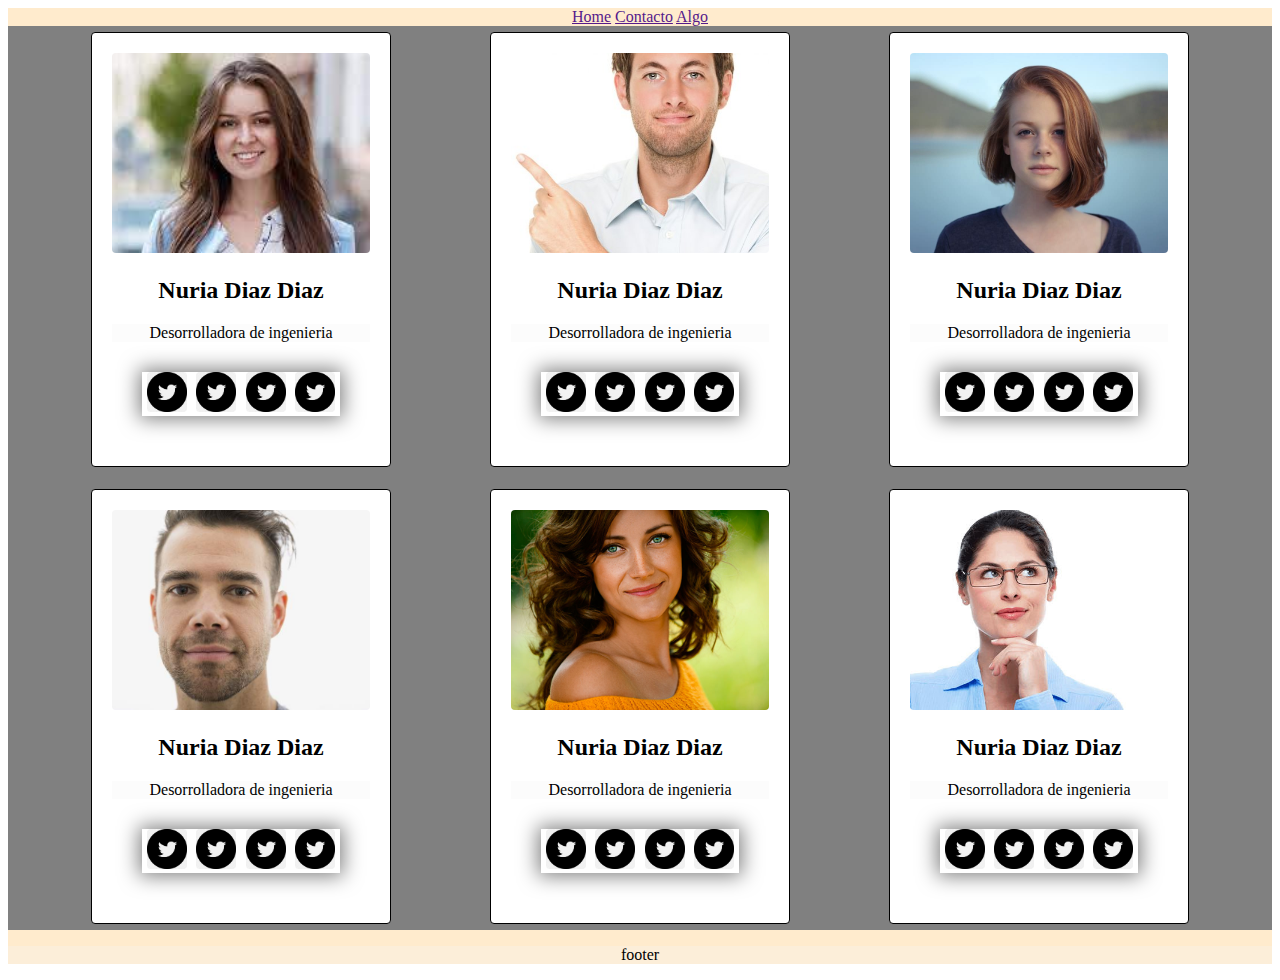
==== index.html @ 2fc36333 "first commit" ====
<!DOCTYPE html>
<html lang="en">
<head>
    <meta charset="UTF-8">
    <meta http-equiv="X-UA-Compatible" content="IE=edge">
    <meta name="viewport" content="width=device-width, initial-scale=1.0">
    <title>Document</title>
    <link rel="stylesheet" href="style.css">
    <header>

    </header>
</head>
<body>
    <div class="container">
        <nav>
            <a href="">Home</a>
            <a href="">Contacto</a>
            <a href="">Algo</a>
        </nav>
        <section class="box">
           
            <article class="content">
                <img src="img/descarga1.jpg" alt="Nuria">
                <h2>Nuria Diaz Diaz</h2>
                <p>Desorrolladora de ingenieria</p>
                <div  class="botones">
                    <a href="www.twiter.com">
                        <img src="img/twiter.png" alt=""> </a>
                    <a href="">
                            <img src="img/twiter.png" alt=""> </a>
                    <a href="">
                            <img src="img/twiter.png" alt=""> </a>
                    </a>
                    <a href="">
                        <img src="img/twiter.png" alt=""> </a>
                </a>
                </div>
            </article>
            <article class="content">
                <img src="img/descarga2.jpg" alt="Nuria">
                <h2>Nuria Diaz Diaz</h2>
                <p>Desorrolladora de ingenieria</p>
                <div  class="botones">
                    <a href="www.twiter.com">
                        <img src="img/twiter.png" alt=""> </a>
                    <a href="">
                            <img src="img/twiter.png" alt=""> </a>
                    <a href="">
                            <img src="img/twiter.png" alt=""> </a>
                    </a>
                    <a href="">
                        <img src="img/twiter.png" alt=""> </a>
                </a>
                </div>
            </article>
            <article class="content">
                <img src="img/descarga3.jpg" alt="Nuria">
                <h2>Nuria Diaz Diaz</h2>
                <p>Desorrolladora de ingenieria</p>
                <div  class="botones">
                    <a href="www.twiter.com">
                        <img src="img/twiter.png" alt=""> </a>
                    <a href="">
                            <img src="img/twiter.png" alt=""> </a>
                    <a href="">
                            <img src="img/twiter.png" alt=""> </a>
                    </a>
                    <a href="">
                        <img src="img/twiter.png" alt=""> </a>
                </a>
                </div>
            </article>
            <article class="content">
                <img src="img/descarga4.jpg" alt="Nuria">
                <h2>Nuria Diaz Diaz</h2>
                <p>Desorrolladora de ingenieria</p>
                <div  class="botones">
                    <a href="www.twiter.com">
                        <img src="img/twiter.png" alt=""> </a>
                    <a href="">
                            <img src="img/twiter.png" alt=""> </a>
                    <a href="">
                            <img src="img/twiter.png" alt=""> </a>
                    </a>
                    <a href="">
                        <img src="img/twiter.png" alt=""> </a>
                </a>
                </div>
            </article>
            <article class="content">
                <img src="img/descarga5.jpg" alt="Nuria">
                <h2>Nuria Diaz Diaz</h2>
                <p>Desorrolladora de ingenieria</p>
                <div  class="botones">
                    <a href="www.twiter.com">
                        <img src="img/twiter.png" alt=""> </a>
                    <a href="">
                            <img src="img/twiter.png" alt=""> </a>
                    <a href="">
                            <img src="img/twiter.png" alt=""> </a>
                    </a>
                    <a href="">
                        <img src="img/twiter.png" alt=""> </a>
                </a>
                </div>
            </article>
            <article class="content">
                <img src="img/descarga6.jpg" alt="Nuria">
                <h2>Nuria Diaz Diaz</h2>
                <p>Desorrolladora de ingenieria</p>
                <div  class="botones">
                    <a href="www.twiter.com">
                        <img src="img/twiter.png" alt=""> </a>
                    <a href="">
                            <img src="img/twiter.png" alt=""> </a>
                    <a href="">
                            <img src="img/twiter.png" alt=""> </a>
                    </a>
                    <a href="">
                        <img src="img/twiter.png" alt=""> </a>
                </a>
                </div>
            </article>
        </section>
        <footer>
            <p>footer</p>
        </footer>
    </div>
    
    
</body>
</html>
---- style.css ----
.container {
  background-color: blanchedalmond;
  min-height: 600px;
  width: 100%;
  max-width: 1400px;
  margin: 0 auto;

  text-align: center;
}
.container nav {
  text-align: center;
}
.box {
  gap: 10px;
  background-color: grey;
  display: flex;
  align-items: flex-end;
  justify-content: space-evenly;
  flex-wrap: wrap;
  flex-direction: row;
}

.content {
  width: 300px;
  background-color: #ffffff;
  padding: 20px;
  text-align: center;
  border-radius: 4px;
  border: 1px solid black;
  box-sizing: border-box;
  margin: 6px;
}
.content img {
  width: 100%;
  height: 200px;
  object-fit: cover;
  border-radius: 4px;
}

h2 {
  text-emphasis: 5;
}
p {
  background-color: rgba(244, 244, 245, 0.315);

  /*flex-basis: 20%;*/
}
.botones {
  background-color: blueviolet;
  color: #000000;
  display: block;
  clear: both;
  overflow: auto;
  background-color: #ffffff;
  box-shadow: 0px 0px 20px 3px rgb(0 0 0 / 50%);
  margin: 30px;
  display: flex;
  text-decoration: none;
  color: #000000;
  justify-content: space-around;
  box-sizing: border-box;
}
.box .botones a img {
  width: auto;
  height: 40px;
  box-sizing: border-box;

  flex-wrap: wrap;
  box-sizing: border-box;
}
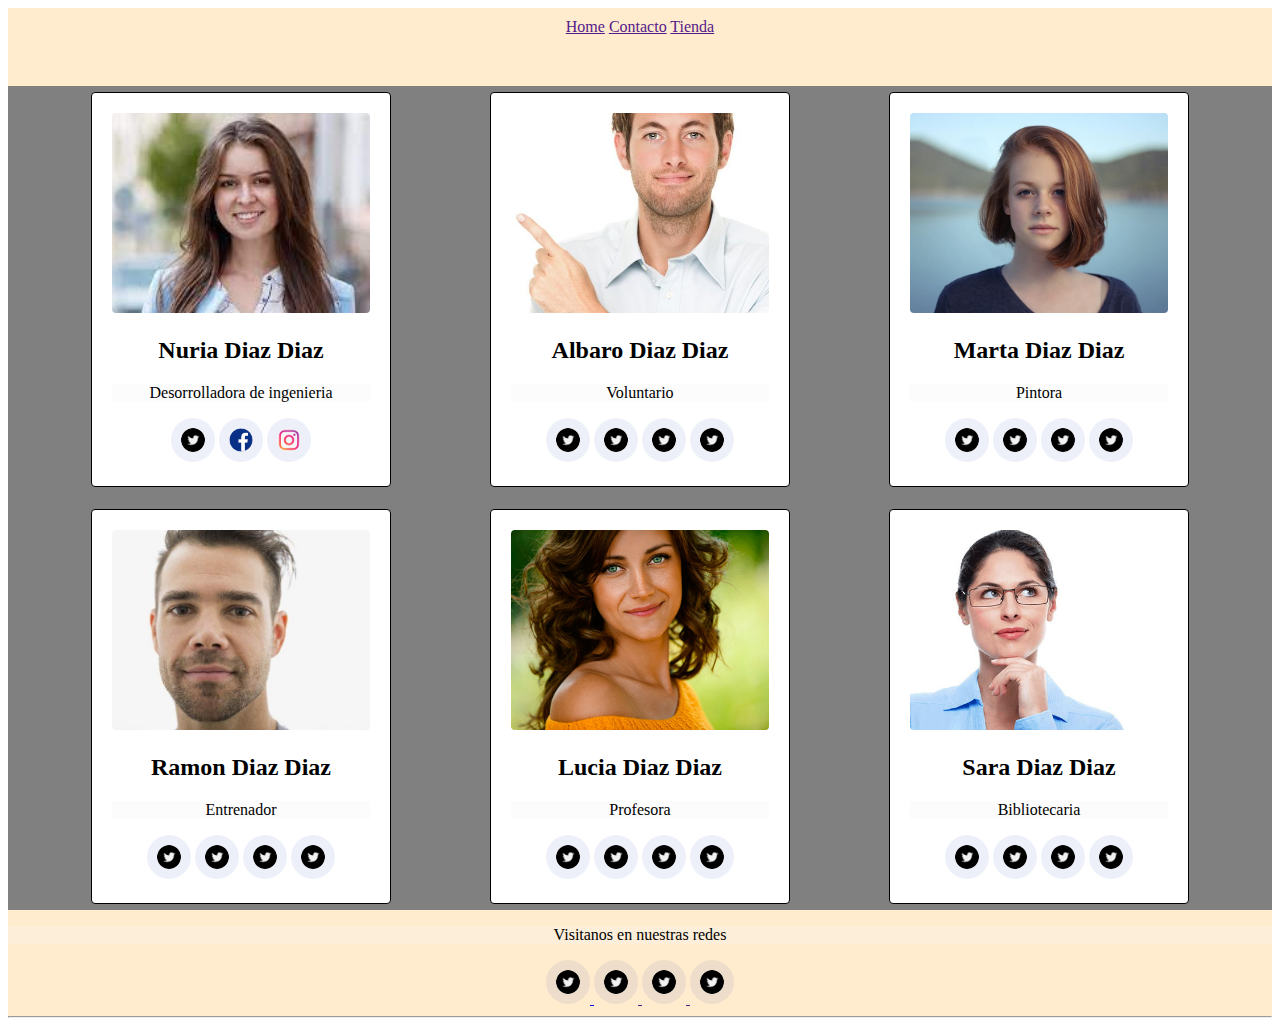
==== commit 5a5cbf05: "modificaciones, botones y mas" ====
--- a/index.html
+++ b/index.html
@@ -15,7 +15,7 @@
         <nav>
             <a href="">Home</a>
             <a href="">Contacto</a>
-            <a href="">Algo</a>
+            <a href="">Tienda</a>
         </nav>
         <section class="box">
            
@@ -23,23 +23,23 @@
                 <img src="img/descarga1.jpg" alt="Nuria">
                 <h2>Nuria Diaz Diaz</h2>
                 <p>Desorrolladora de ingenieria</p>
+
                 <div  class="botones">
                     <a href="www.twiter.com">
-                        <img src="img/twiter.png" alt=""> </a>
+                        <img src="img/twiter.png" alt="ywiter"> </a>
                     <a href="">
-                            <img src="img/twiter.png" alt=""> </a>
+                            <img src="img/fb.png" alt="facebook"> </a>
                     <a href="">
-                            <img src="img/twiter.png" alt=""> </a>
+                            <img src="img/redsocial.png" alt="instagram"> </a>
                     </a>
-                    <a href="">
-                        <img src="img/twiter.png" alt=""> </a>
-                </a>
                 </div>
+
             </article>
+
             <article class="content">
                 <img src="img/descarga2.jpg" alt="Nuria">
-                <h2>Nuria Diaz Diaz</h2>
-                <p>Desorrolladora de ingenieria</p>
+                <h2>Albaro Diaz Diaz</h2>
+                <p>Voluntario</p>
                 <div  class="botones">
                     <a href="www.twiter.com">
                         <img src="img/twiter.png" alt=""> </a>
@@ -55,8 +55,8 @@
             </article>
             <article class="content">
                 <img src="img/descarga3.jpg" alt="Nuria">
-                <h2>Nuria Diaz Diaz</h2>
-                <p>Desorrolladora de ingenieria</p>
+                <h2>Marta Diaz Diaz</h2>
+                <p>Pintora</p>
                 <div  class="botones">
                     <a href="www.twiter.com">
                         <img src="img/twiter.png" alt=""> </a>
@@ -72,8 +72,8 @@
             </article>
             <article class="content">
                 <img src="img/descarga4.jpg" alt="Nuria">
-                <h2>Nuria Diaz Diaz</h2>
-                <p>Desorrolladora de ingenieria</p>
+                <h2>Ramon Diaz Diaz</h2>
+                <p>Entrenador</p>
                 <div  class="botones">
                     <a href="www.twiter.com">
                         <img src="img/twiter.png" alt=""> </a>
@@ -89,8 +89,8 @@
             </article>
             <article class="content">
                 <img src="img/descarga5.jpg" alt="Nuria">
-                <h2>Nuria Diaz Diaz</h2>
-                <p>Desorrolladora de ingenieria</p>
+                <h2>Lucia Diaz Diaz</h2>
+                <p>Profesora</p>
                 <div  class="botones">
                     <a href="www.twiter.com">
                         <img src="img/twiter.png" alt=""> </a>
@@ -106,8 +106,8 @@
             </article>
             <article class="content">
                 <img src="img/descarga6.jpg" alt="Nuria">
-                <h2>Nuria Diaz Diaz</h2>
-                <p>Desorrolladora de ingenieria</p>
+                <h2>Sara Diaz Diaz</h2>
+                <p>Bibliotecaria</p>
                 <div  class="botones">
                     <a href="www.twiter.com">
                         <img src="img/twiter.png" alt=""> </a>
@@ -123,7 +123,21 @@
             </article>
         </section>
         <footer>
-            <p>footer</p>
+            <p>Visitanos en nuestras redes</p>
+            <div  class="foot">
+                <a href="www.twiter.com">
+                    <img src="img/twiter.png" alt=""> </a>
+                <a href="">
+                        <img src="img/twiter.png" alt=""> </a>
+                <a href="">
+                        <img src="img/twiter.png" alt=""> </a>
+                </a>
+                <a href="">
+                    <img src="img/twiter.png" alt=""> </a>
+            </a>
+            </div>
+            <hr>
+
         </footer>
     </div>
     
--- a/style.css
+++ b/style.css
@@ -9,6 +9,8 @@
 }
 .container nav {
   text-align: center;
+  margin-bottom: 50px;
+  padding-top: 10px;
 }
 .box {
   gap: 10px;
@@ -45,26 +47,22 @@
 
   /*flex-basis: 20%;*/
 }
-.botones {
-  background-color: blueviolet;
-  color: #000000;
-  display: block;
-  clear: both;
-  overflow: auto;
-  background-color: #ffffff;
-  box-shadow: 0px 0px 20px 3px rgb(0 0 0 / 50%);
-  margin: 30px;
-  display: flex;
+.content .botones img {
+  width: 24px;
+  height: 24px;
+  padding: 10px;
+  border-radius: 50%;
+  background-color: #1930b313;
+}
+.botones a {
   text-decoration: none;
-  color: #000000;
-  justify-content: space-around;
-  box-sizing: border-box;
 }
-.box .botones a img {
-  width: auto;
-  height: 40px;
-  box-sizing: border-box;
-
-  flex-wrap: wrap;
-  box-sizing: border-box;
+.botones:hover {
 }
+.container .foot img {
+  width: 24px;
+  height: 24px;
+  padding: 10px;
+  border-radius: 50%;
+  background-color: #1930b313;
+}
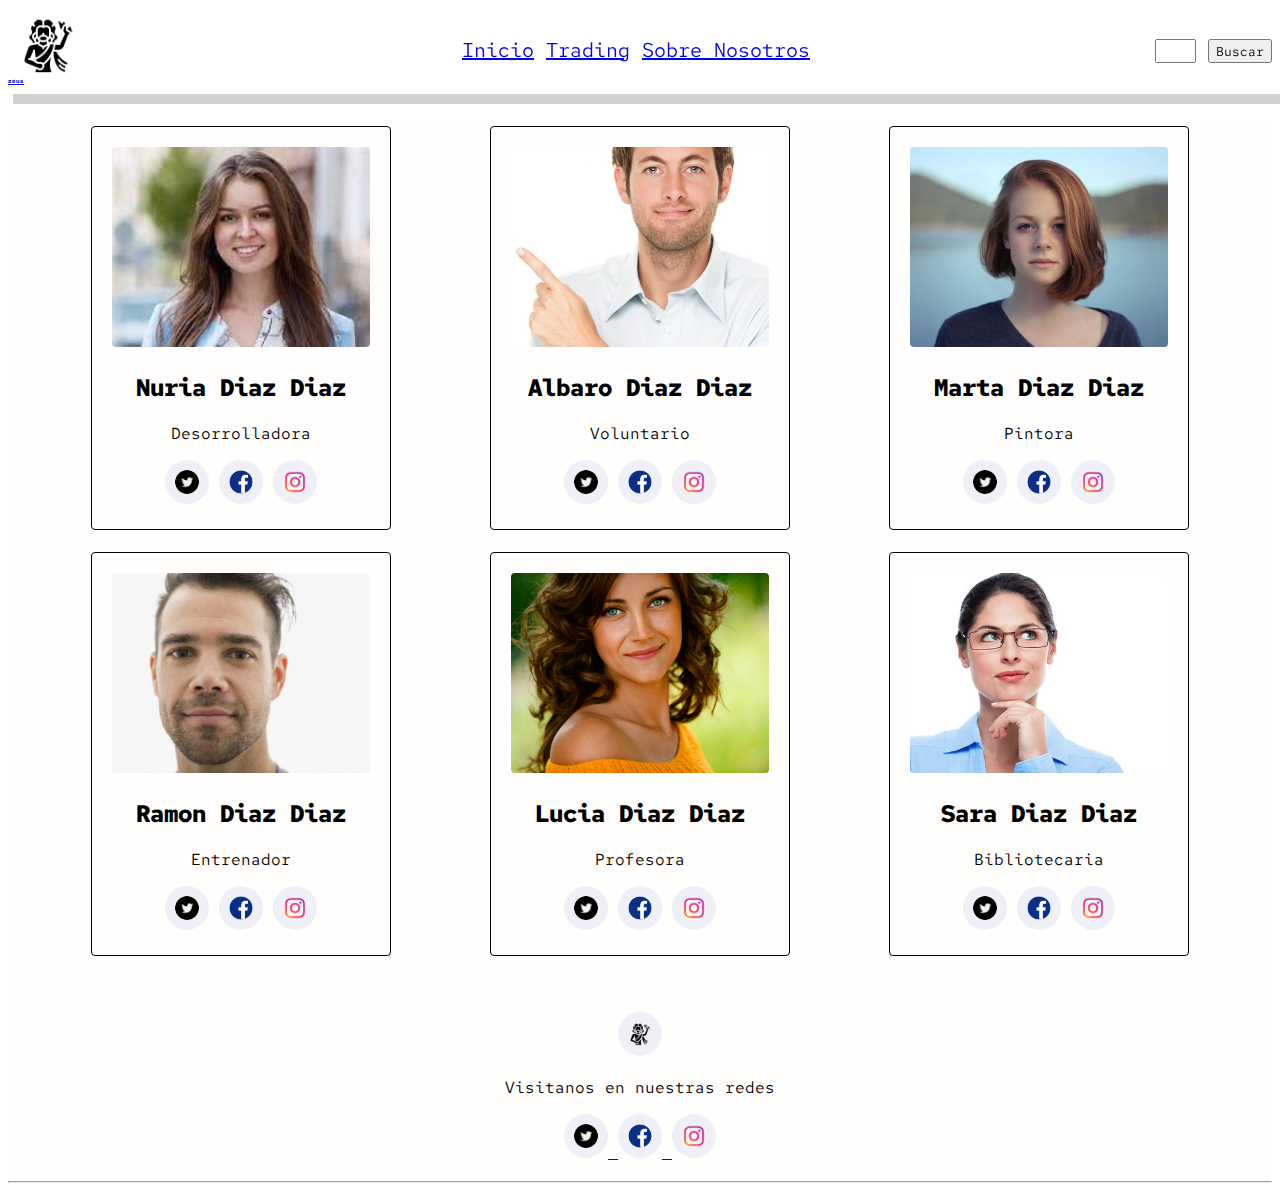
==== commit 8e3ed216: "modificaciones varias" ====
--- a/index.html
+++ b/index.html
@@ -1,56 +1,71 @@
 <!DOCTYPE html>
 <html lang="en">
 <head>
+    <link rel="preconnect" href="https://fonts.googleapis.com">
+    <link rel="preconnect" href="https://fonts.gstatic.com" crossorigin>
+    <link href="https://fonts.googleapis.com/css2?family=Open+Sans:wght@400;500;600&family=Red+Hat+Mono:wght@300;400;500&display=swap" rel="stylesheet">
     <meta charset="UTF-8">
     <meta http-equiv="X-UA-Compatible" content="IE=edge">
     <meta name="viewport" content="width=device-width, initial-scale=1.0">
     <title>Document</title>
     <link rel="stylesheet" href="style.css">
     <header>
-
+        <nav>
+            <div class="left">
+                <a class="zeu" href="index.html">
+                    <img class="rayi" src="/img/zeus.png" alt=""> zeus</a>
+            </div>
+            <div class="center">
+                <a class="ini" href="index.html">Inicio</a>
+                <a class="tra" href="trading.html"> Trading</a>
+                <a class="sob" href="sobrenosotros.html">Sobre Nosotros</a>
+            </div>
+            <div class="right">
+                <form class="busca" action="../../form-result.php" method="post" target="_blank">
+                    <p><input type="search" name="busquedacodigo" size="4" maxlength="4">
+                        <input type="submit" value="Buscar">
+                    </p>
+                </form>
+            </div>
+        </nav>
+           
     </header>
 </head>
 <body>
     <div class="container">
-        <nav>
-            <a href="">Home</a>
-            <a href="">Contacto</a>
-            <a href="">Tienda</a>
-        </nav>
+
         <section class="box">
            
             <article class="content">
+                <a href="" class="card"></a>
                 <img src="img/descarga1.jpg" alt="Nuria">
                 <h2>Nuria Diaz Diaz</h2>
-                <p>Desorrolladora de ingenieria</p>
-
+                <p>Desorrolladora</p>
+            </a>
                 <div  class="botones">
                     <a href="www.twiter.com">
                         <img src="img/twiter.png" alt="ywiter"> </a>
-                    <a href="">
+                    <a href="https://www.facebook.com/">
                             <img src="img/fb.png" alt="facebook"> </a>
-                    <a href="">
+                    <a href="https://www.instagram.com/?hl=es">
                             <img src="img/redsocial.png" alt="instagram"> </a>
                     </a>
                 </div>
 
             </article>
-
+        
             <article class="content">
                 <img src="img/descarga2.jpg" alt="Nuria">
                 <h2>Albaro Diaz Diaz</h2>
                 <p>Voluntario</p>
                 <div  class="botones">
                     <a href="www.twiter.com">
-                        <img src="img/twiter.png" alt=""> </a>
-                    <a href="">
-                            <img src="img/twiter.png" alt=""> </a>
-                    <a href="">
-                            <img src="img/twiter.png" alt=""> </a>
+                        <img src="img/twiter.png" alt="ywiter"> </a>
+                    <a href="https://www.facebook.com/">
+                            <img src="img/fb.png" alt="facebook"> </a>
+                    <a href="https://www.instagram.com/?hl=es">
+                            <img src="img/redsocial.png" alt="instagram"> </a>
                     </a>
-                    <a href="">
-                        <img src="img/twiter.png" alt=""> </a>
-                </a>
                 </div>
             </article>
             <article class="content">
@@ -59,15 +74,12 @@
                 <p>Pintora</p>
                 <div  class="botones">
                     <a href="www.twiter.com">
-                        <img src="img/twiter.png" alt=""> </a>
-                    <a href="">
-                            <img src="img/twiter.png" alt=""> </a>
-                    <a href="">
-                            <img src="img/twiter.png" alt=""> </a>
+                        <img src="img/twiter.png" alt="ywiter"> </a>
+                    <a href="https://www.facebook.com/">
+                            <img src="img/fb.png" alt="facebook"> </a>
+                    <a href="https://www.instagram.com/?hl=es">
+                            <img src="img/redsocial.png" alt="instagram"> </a>
                     </a>
-                    <a href="">
-                        <img src="img/twiter.png" alt=""> </a>
-                </a>
                 </div>
             </article>
             <article class="content">
@@ -76,15 +88,12 @@
                 <p>Entrenador</p>
                 <div  class="botones">
                     <a href="www.twiter.com">
-                        <img src="img/twiter.png" alt=""> </a>
-                    <a href="">
-                            <img src="img/twiter.png" alt=""> </a>
-                    <a href="">
-                            <img src="img/twiter.png" alt=""> </a>
+                        <img src="img/twiter.png" alt="ywiter"> </a>
+                    <a href="https://www.facebook.com/">
+                            <img src="img/fb.png" alt="facebook"> </a>
+                    <a href="https://www.instagram.com/?hl=es">
+                            <img src="img/redsocial.png" alt="instagram"> </a>
                     </a>
-                    <a href="">
-                        <img src="img/twiter.png" alt=""> </a>
-                </a>
                 </div>
             </article>
             <article class="content">
@@ -93,15 +102,12 @@
                 <p>Profesora</p>
                 <div  class="botones">
                     <a href="www.twiter.com">
-                        <img src="img/twiter.png" alt=""> </a>
-                    <a href="">
-                            <img src="img/twiter.png" alt=""> </a>
-                    <a href="">
-                            <img src="img/twiter.png" alt=""> </a>
+                        <img src="img/twiter.png" alt="ywiter"> </a>
+                    <a href="https://www.facebook.com/">
+                            <img src="img/fb.png" alt="facebook"> </a>
+                    <a href="https://www.instagram.com/?hl=es">
+                            <img src="img/redsocial.png" alt="instagram"> </a>
                     </a>
-                    <a href="">
-                        <img src="img/twiter.png" alt=""> </a>
-                </a>
                 </div>
             </article>
             <article class="content">
@@ -110,31 +116,27 @@
                 <p>Bibliotecaria</p>
                 <div  class="botones">
                     <a href="www.twiter.com">
-                        <img src="img/twiter.png" alt=""> </a>
-                    <a href="">
-                            <img src="img/twiter.png" alt=""> </a>
-                    <a href="">
-                            <img src="img/twiter.png" alt=""> </a>
+                        <img src="img/twiter.png" alt="ywiter"> </a>
+                    <a href="https://www.facebook.com/">
+                            <img src="img/fb.png" alt="facebook"> </a>
+                    <a href="https://www.instagram.com/?hl=es">
+                            <img src="img/redsocial.png" alt="instagram"> </a>
                     </a>
-                    <a href="">
-                        <img src="img/twiter.png" alt=""> </a>
-                </a>
                 </div>
             </article>
         </section>
         <footer>
-            <p>Visitanos en nuestras redes</p>
+            
             <div  class="foot">
+                <img class="rayi" src="/img/zeus.png" alt="">
+                <p>Visitanos en nuestras redes</p>
                 <a href="www.twiter.com">
-                    <img src="img/twiter.png" alt=""> </a>
-                <a href="">
-                        <img src="img/twiter.png" alt=""> </a>
-                <a href="">
-                        <img src="img/twiter.png" alt=""> </a>
+                    <img src="img/twiter.png" alt="ywiter"> </a>
+                <a href="https://www.facebook.com/">
+                        <img src="img/fb.png" alt="facebook"> </a>
+                <a href="https://www.instagram.com/?hl=es">
+                        <img src="img/redsocial.png" alt="instagram"> </a>
                 </a>
-                <a href="">
-                    <img src="img/twiter.png" alt=""> </a>
-            </a>
             </div>
             <hr>
 
--- a/style.css
+++ b/style.css
@@ -1,20 +1,17 @@
 .container {
-  background-color: blanchedalmond;
+  background-color: rgba(255, 235, 205, 0.048);
   min-height: 600px;
   width: 100%;
   max-width: 1400px;
   margin: 0 auto;
+  margin-top: 120px;
+  text-align: center;
+  text-decoration: none;
+}
 
-  text-align: center;
-}
-.container nav {
-  text-align: center;
-  margin-bottom: 50px;
-  padding-top: 10px;
-}
 .box {
   gap: 10px;
-  background-color: grey;
+  background-color: rgba(68, 67, 67, 0);
   display: flex;
   align-items: flex-end;
   justify-content: space-evenly;
@@ -24,7 +21,7 @@
 
 .content {
   width: 300px;
-  background-color: #ffffff;
+  background-color: #ffffff00;
   padding: 20px;
   text-align: center;
   border-radius: 4px;
@@ -38,12 +35,16 @@
   object-fit: cover;
   border-radius: 4px;
 }
+* {
+  font-family: "Open Sans", sans-serif;
+  font-family: "Red Hat Mono", monospace;
+}
 
 h2 {
   text-emphasis: 5;
 }
 p {
-  background-color: rgba(244, 244, 245, 0.315);
+  background-color: rgba(244, 244, 245, 0);
 
   /*flex-basis: 20%;*/
 }
@@ -57,12 +58,76 @@
 .botones a {
   text-decoration: none;
 }
-.botones:hover {
-}
+
 .container .foot img {
   width: 24px;
   height: 24px;
   padding: 10px;
   border-radius: 50%;
+  object-fit: cover;
   background-color: #1930b313;
+  text-decoration: none;
 }
+.foot {
+  text-align: center;
+
+  padding-top: 50px;
+  padding-bottom: 10px;
+}
+footer {
+  text-align: center;
+  align-items: center;
+}
+
+nav {
+  text-align: center;
+  font-size: 20px;
+  width: 100%;
+  margin: 0 auto;
+  display: flex;
+  justify-content: space-between;
+  flex-direction: row;
+  flex-wrap: nowrap;
+  align-items: center;
+  text-decoration: none;
+  color: black;
+  position: fixed;
+  background-color: rgba(255, 255, 255, 0.979);
+  box-sizing: border-box;
+  top: 5px;
+  box-shadow: 5px 10px #0000002f;
+}
+
+.zeu {
+  text-align: left;
+  font-size: 6px;
+  color: blue;
+  padding-right: 20px;
+  font-weight: bolder;
+  float: left;
+}
+.rayi {
+  width: 100%;
+  height: 60px;
+  object-fit: contain;
+  border-radius: 4px;
+}
+.left {
+  margin-right: 25px;
+  padding-right: 50px;
+}
+
+nav .center {
+  text-decoration: none;
+  margin: auto 10px;
+  color: black;
+}
+
+.right {
+  display: inline-block;
+  margin-left: 50px;
+  padding: 6px 8px;
+}
+.busca {
+  padding: 5px 8px;
+}
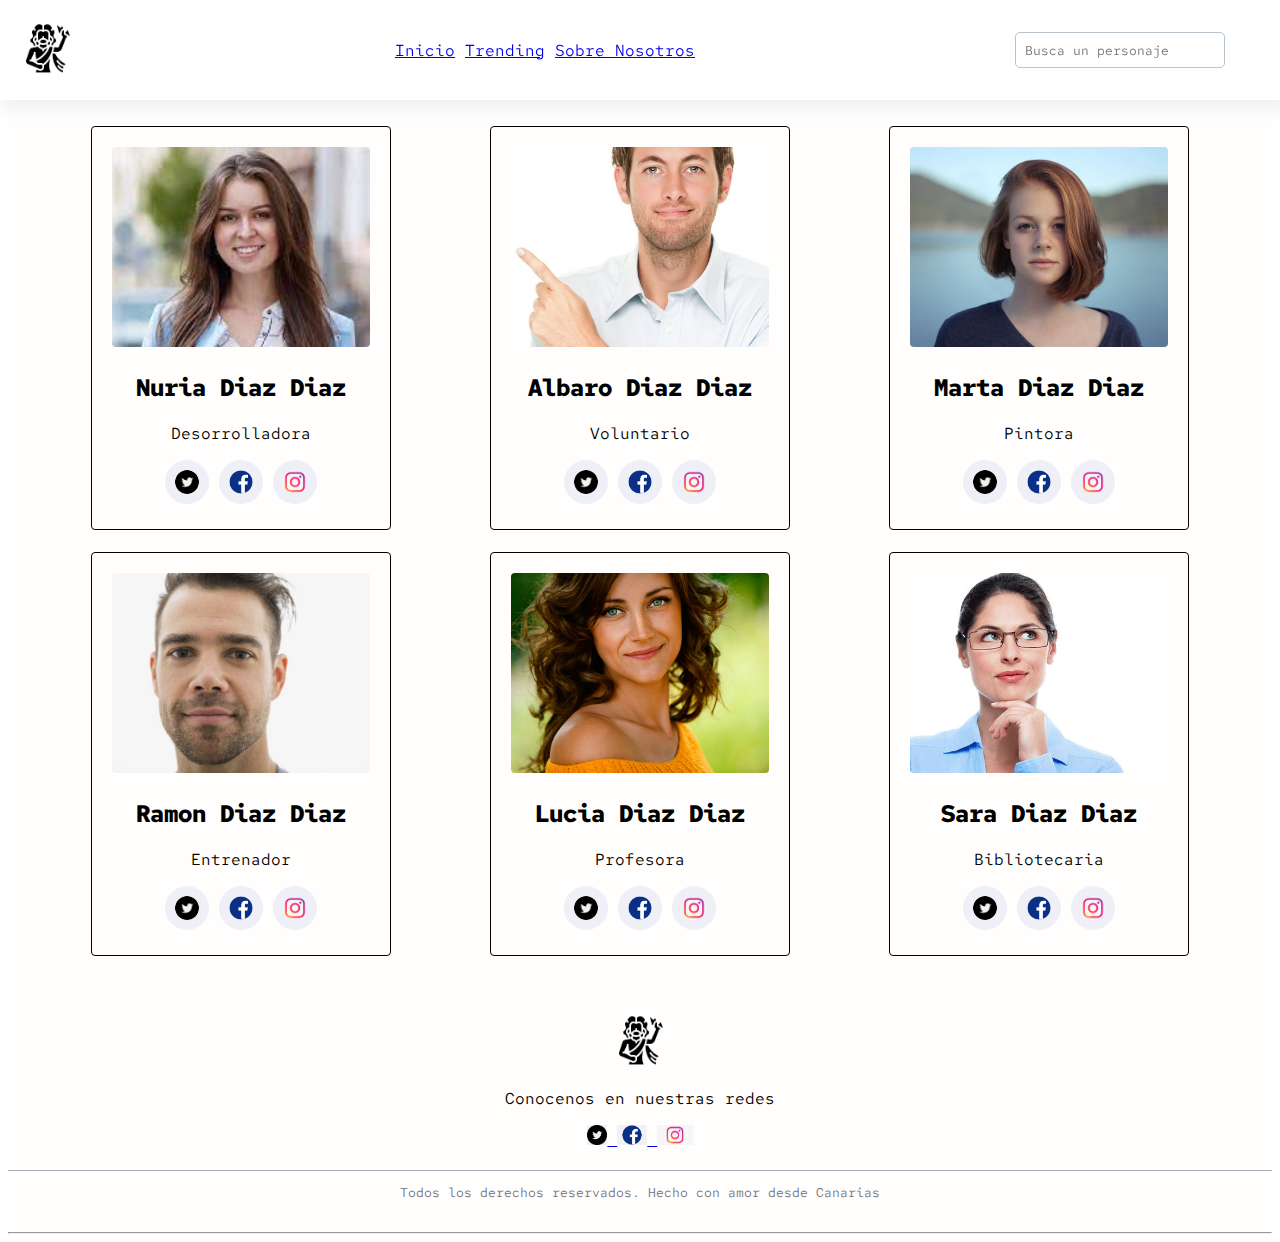
==== commit 5eae2c06: "cambios varios" ====
--- a/index.html
+++ b/index.html
@@ -12,20 +12,17 @@
     <header>
         <nav>
             <div class="left">
-                <a class="zeu" href="index.html">
-                    <img class="rayi" src="/img/zeus.png" alt=""> zeus</a>
+                <a  href="index.html">
+                    <img class="zeu" src="/img/zeus.png" alt=""></a>
             </div>
             <div class="center">
                 <a class="ini" href="index.html">Inicio</a>
-                <a class="tra" href="trading.html"> Trading</a>
+                <a class="tra" href="trading.html"> Trending</a>
                 <a class="sob" href="sobrenosotros.html">Sobre Nosotros</a>
             </div>
-            <div class="right">
-                <form class="busca" action="../../form-result.php" method="post" target="_blank">
-                    <p><input type="search" name="busquedacodigo" size="4" maxlength="4">
-                        <input type="submit" value="Buscar">
-                    </p>
-                </form>
+                <div class="menu-search">
+                    <input type="text" placeholder="Busca un personaje">
+                </div>
             </div>
         </nav>
            
@@ -128,8 +125,8 @@
         <footer>
             
             <div  class="foot">
-                <img class="rayi" src="/img/zeus.png" alt="">
-                <p>Visitanos en nuestras redes</p>
+                <img class="zeu" src="/img/zeus.png" alt="">
+                <p>Conocenos en nuestras redes</p>
                 <a href="www.twiter.com">
                     <img src="img/twiter.png" alt="ywiter"> </a>
                 <a href="https://www.facebook.com/">
@@ -137,6 +134,9 @@
                 <a href="https://www.instagram.com/?hl=es">
                         <img src="img/redsocial.png" alt="instagram"> </a>
                 </a>
+                <div class="separator">
+                    <p>Todos los derechos reservados. Hecho con amor desde Canarias</p>
+                </div>
             </div>
             <hr>
 
--- a/style.css
+++ b/style.css
@@ -6,7 +6,7 @@
   margin: 0 auto;
   margin-top: 120px;
   text-align: center;
-  text-decoration: none;
+  
 }
 
 .box {
@@ -59,14 +59,9 @@
   text-decoration: none;
 }
 
-.container .foot img {
-  width: 24px;
-  height: 24px;
-  padding: 10px;
-  border-radius: 50%;
-  object-fit: cover;
-  background-color: #1930b313;
-  text-decoration: none;
+footer img {
+  height: 20px;
+  width: auto;
 }
 .foot {
   text-align: center;
@@ -80,54 +75,48 @@
 }
 
 nav {
-  text-align: center;
-  font-size: 20px;
-  width: 100%;
-  margin: 0 auto;
   display: flex;
   justify-content: space-between;
-  flex-direction: row;
-  flex-wrap: nowrap;
   align-items: center;
-  text-decoration: none;
-  color: black;
   position: fixed;
-  background-color: rgba(255, 255, 255, 0.979);
+  width: 100%;
+  background-color: #ffffffdd;
+  backdrop-filter: blur(5px);
+  box-shadow: 5px 5px 15px 5px #0000000f;
+  top: 0;
+  left: 0;
+  padding: 20px;
   box-sizing: border-box;
-  top: 5px;
-  box-shadow: 5px 10px #0000002f;
 }
 
 .zeu {
-  text-align: left;
-  font-size: 6px;
-  color: blue;
-  padding-right: 20px;
-  font-weight: bolder;
-  float: left;
-}
-.rayi {
-  width: 100%;
-  height: 60px;
-  object-fit: contain;
-  border-radius: 4px;
-}
-.left {
-  margin-right: 25px;
-  padding-right: 50px;
+  height: 55px;
+  width: auto;
 }
 
-nav .center {
-  text-decoration: none;
-  margin: auto 10px;
-  color: black;
+.menu-search input {
+  padding: 8px 9px;
+  border: 1px solid #b8c3cc;
+  border-radius: 5px;
+  background-image: url(/images/search.png);
+  background-size: 17px;
+  background-position: center right 10px;
+  background-repeat: no-repeat;
+  padding-right: 38px;
+  margin-right:35px ;
+}
+.content:hover {
+  box-shadow: 5px 5px 15px 5px #0000000f;   
+}
+.botones a:hover img {
+  background-color: rgb(242, 138, 211);
+}
+.separator {
+  border-top: 1px solid rgba(149, 155, 172, 0.792);
+  margin-top: 20px;
 }
 
-.right {
-  display: inline-block;
-  margin-left: 50px;
-  padding: 6px 8px;
-}
-.busca {
-  padding: 5px 8px;
-}
+.separator p {
+  font-size: 13px;
+  color: rgb(114, 114, 126);
+}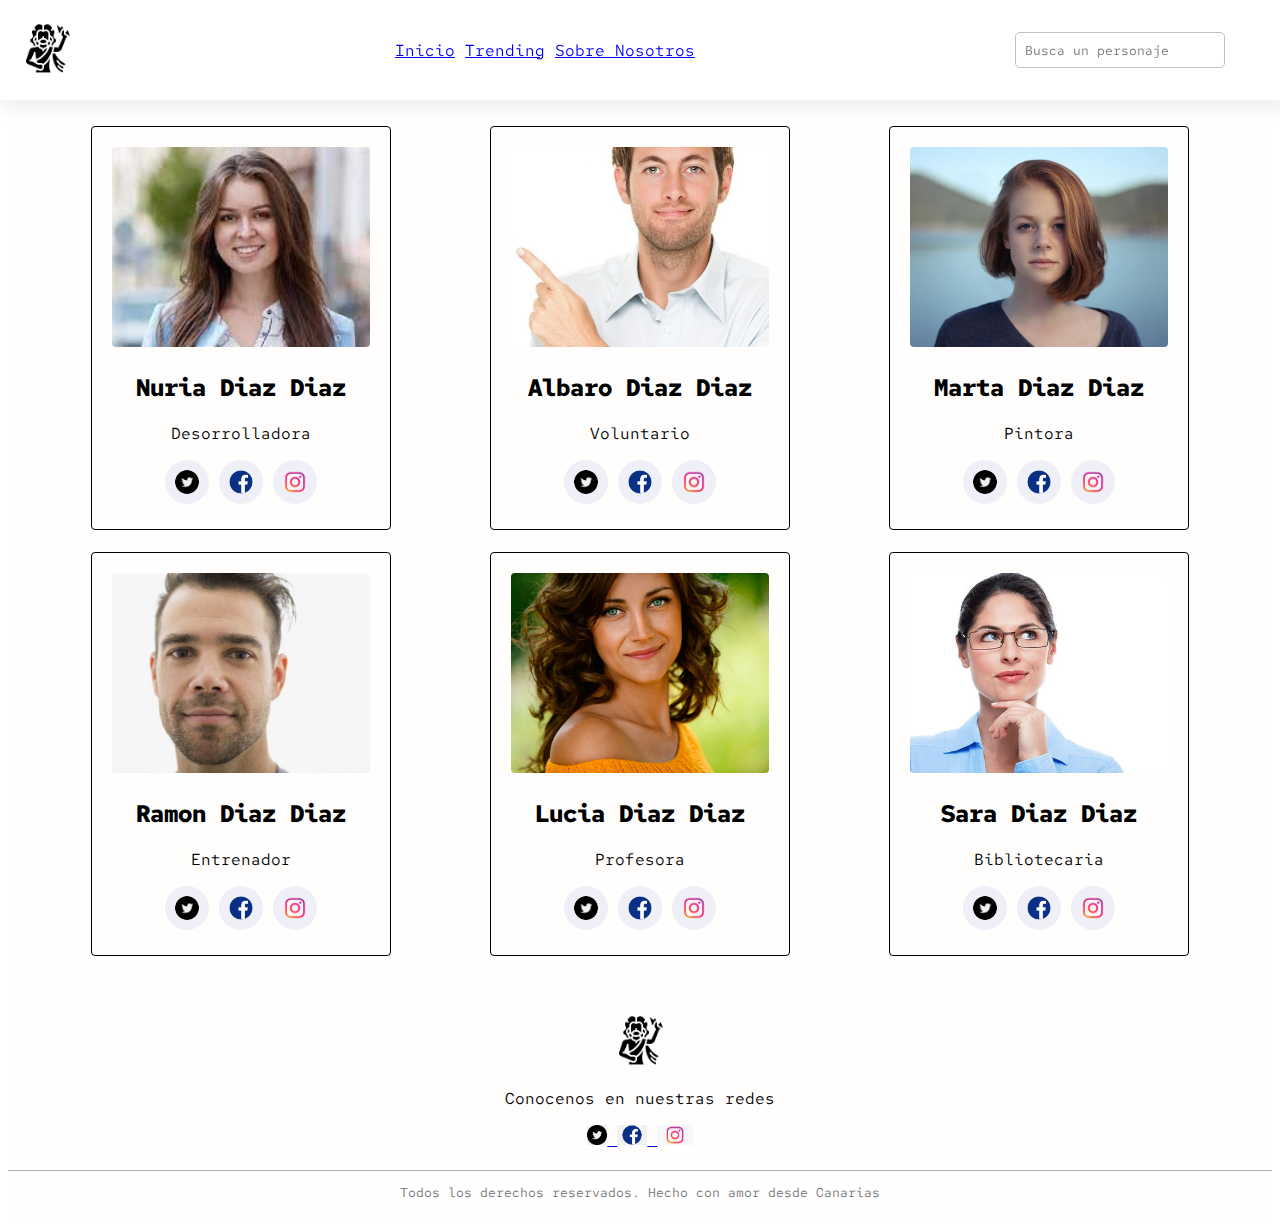
==== commit 48eea35e: "cambios varios2" ====
--- a/index.html
+++ b/index.html
@@ -138,7 +138,7 @@
                     <p>Todos los derechos reservados. Hecho con amor desde Canarias</p>
                 </div>
             </div>
-            <hr>
+            
 
         </footer>
     </div>
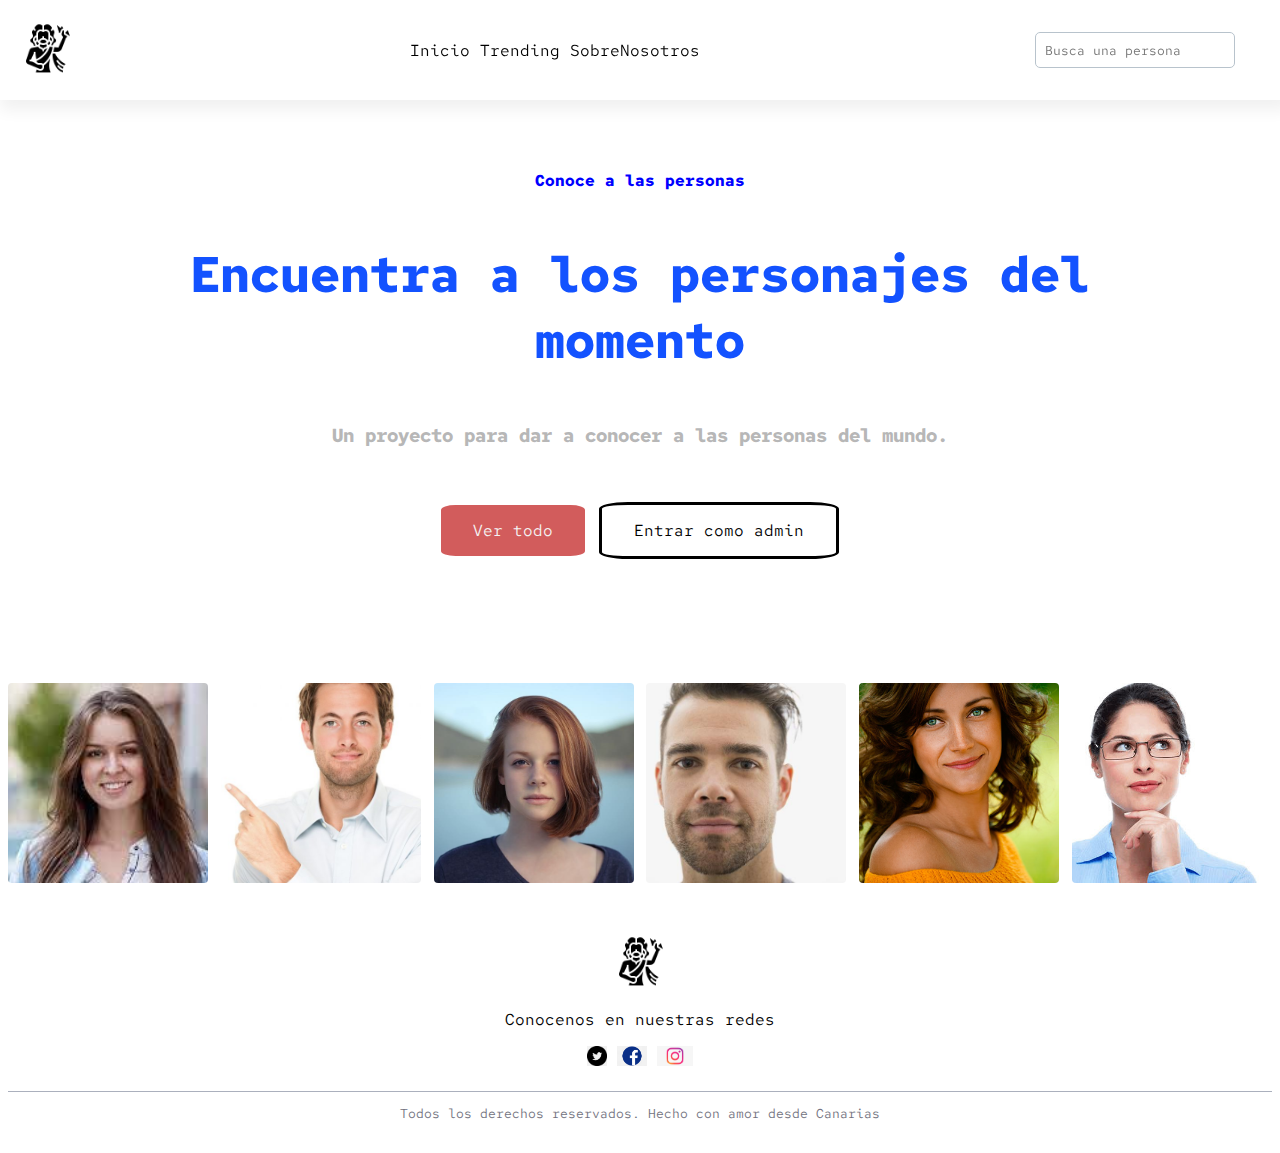
==== commit b80215b5: "añadido home y varias mejoras" ====
--- a/index.html
+++ b/index.html
@@ -1,148 +1,74 @@
 <!DOCTYPE html>
 <html lang="en">
+
 <head>
     <link rel="preconnect" href="https://fonts.googleapis.com">
     <link rel="preconnect" href="https://fonts.gstatic.com" crossorigin>
-    <link href="https://fonts.googleapis.com/css2?family=Open+Sans:wght@400;500;600&family=Red+Hat+Mono:wght@300;400;500&display=swap" rel="stylesheet">
+    <link
+        href="https://fonts.googleapis.com/css2?family=Open+Sans:wght@400;500;600&family=Red+Hat+Mono:wght@300;400;500&display=swap"
+        rel="stylesheet">
     <meta charset="UTF-8">
     <meta http-equiv="X-UA-Compatible" content="IE=edge">
     <meta name="viewport" content="width=device-width, initial-scale=1.0">
-    <title>Document</title>
+    <title>Home</title>
     <link rel="stylesheet" href="style.css">
     <header>
         <nav>
             <div class="left">
-                <a  href="index.html">
+                <a href="index.html">
                     <img class="zeu" src="/img/zeus.png" alt=""></a>
             </div>
             <div class="center">
                 <a class="ini" href="index.html">Inicio</a>
-                <a class="tra" href="trading.html"> Trending</a>
-                <a class="sob" href="sobrenosotros.html">Sobre Nosotros</a>
+                <a class="tra" href="trending.html"> Trending</a>
+                <a class="sob" href="sobrenosotros.html">SobreNosotros</a>
             </div>
-                <div class="menu-search">
-                    <input type="text" placeholder="Busca un personaje">
-                </div>
+            <div class="menu-search">
+                <input type="text" placeholder="Busca una persona">
+            </div>
             </div>
         </nav>
-           
+
     </header>
 </head>
+
 <body>
     <div class="container">
+        <h4>Conoce a las personas</h4>
+        <h1>Encuentra a los personajes del momento</h1>
+        <h3>Un proyecto para dar a conocer a las personas del mundo.</h3>
 
-        <section class="box">
-           
-            <article class="content">
-                <a href="" class="card"></a>
-                <img src="img/descarga1.jpg" alt="Nuria">
-                <h2>Nuria Diaz Diaz</h2>
-                <p>Desorrolladora</p>
+        <a href="trending.html"><button type="button" class="ver">Ver todo</button></a>
+        <button type="button" class="admin">Entrar como admin</button>
+        <div class="lista">
+            <img src="img/descarga1.jpg" alt="Nuria">
+            <img src="img/descarga2.jpg" alt="Albaro">
+            <img src="img/descarga3.jpg" alt="Marta">
+            <img src="img/descarga4.jpg" alt="Ramon">
+            <img src="img/descarga5.jpg" alt="Lucia">
+            <img src="img/descarga6.jpg" alt="Sara">
+        </div>
+
+    </div>
+    <footer>
+
+        <div class="foot">
+            <img class="zeu" src="/img/zeus.png" alt="">
+            <p>Conocenos en nuestras redes</p>
+            <a href="www.twiter.com">
+                <img src="img/twiter.png" alt="ywiter"> </a>
+            <a href="https://www.facebook.com/">
+                <img src="img/fb.png" alt="facebook"> </a>
+            <a href="https://www.instagram.com/?hl=es">
+                <img src="img/redsocial.png" alt="instagram"> </a>
             </a>
-                <div  class="botones">
-                    <a href="www.twiter.com">
-                        <img src="img/twiter.png" alt="ywiter"> </a>
-                    <a href="https://www.facebook.com/">
-                            <img src="img/fb.png" alt="facebook"> </a>
-                    <a href="https://www.instagram.com/?hl=es">
-                            <img src="img/redsocial.png" alt="instagram"> </a>
-                    </a>
-                </div>
+            <div class="separator">
+                <p>Todos los derechos reservados. Hecho con amor desde Canarias</p>
+            </div>
+        </div>
 
-            </article>
-        
-            <article class="content">
-                <img src="img/descarga2.jpg" alt="Nuria">
-                <h2>Albaro Diaz Diaz</h2>
-                <p>Voluntario</p>
-                <div  class="botones">
-                    <a href="www.twiter.com">
-                        <img src="img/twiter.png" alt="ywiter"> </a>
-                    <a href="https://www.facebook.com/">
-                            <img src="img/fb.png" alt="facebook"> </a>
-                    <a href="https://www.instagram.com/?hl=es">
-                            <img src="img/redsocial.png" alt="instagram"> </a>
-                    </a>
-                </div>
-            </article>
-            <article class="content">
-                <img src="img/descarga3.jpg" alt="Nuria">
-                <h2>Marta Diaz Diaz</h2>
-                <p>Pintora</p>
-                <div  class="botones">
-                    <a href="www.twiter.com">
-                        <img src="img/twiter.png" alt="ywiter"> </a>
-                    <a href="https://www.facebook.com/">
-                            <img src="img/fb.png" alt="facebook"> </a>
-                    <a href="https://www.instagram.com/?hl=es">
-                            <img src="img/redsocial.png" alt="instagram"> </a>
-                    </a>
-                </div>
-            </article>
-            <article class="content">
-                <img src="img/descarga4.jpg" alt="Nuria">
-                <h2>Ramon Diaz Diaz</h2>
-                <p>Entrenador</p>
-                <div  class="botones">
-                    <a href="www.twiter.com">
-                        <img src="img/twiter.png" alt="ywiter"> </a>
-                    <a href="https://www.facebook.com/">
-                            <img src="img/fb.png" alt="facebook"> </a>
-                    <a href="https://www.instagram.com/?hl=es">
-                            <img src="img/redsocial.png" alt="instagram"> </a>
-                    </a>
-                </div>
-            </article>
-            <article class="content">
-                <img src="img/descarga5.jpg" alt="Nuria">
-                <h2>Lucia Diaz Diaz</h2>
-                <p>Profesora</p>
-                <div  class="botones">
-                    <a href="www.twiter.com">
-                        <img src="img/twiter.png" alt="ywiter"> </a>
-                    <a href="https://www.facebook.com/">
-                            <img src="img/fb.png" alt="facebook"> </a>
-                    <a href="https://www.instagram.com/?hl=es">
-                            <img src="img/redsocial.png" alt="instagram"> </a>
-                    </a>
-                </div>
-            </article>
-            <article class="content">
-                <img src="img/descarga6.jpg" alt="Nuria">
-                <h2>Sara Diaz Diaz</h2>
-                <p>Bibliotecaria</p>
-                <div  class="botones">
-                    <a href="www.twiter.com">
-                        <img src="img/twiter.png" alt="ywiter"> </a>
-                    <a href="https://www.facebook.com/">
-                            <img src="img/fb.png" alt="facebook"> </a>
-                    <a href="https://www.instagram.com/?hl=es">
-                            <img src="img/redsocial.png" alt="instagram"> </a>
-                    </a>
-                </div>
-            </article>
-        </section>
-        <footer>
-            
-            <div  class="foot">
-                <img class="zeu" src="/img/zeus.png" alt="">
-                <p>Conocenos en nuestras redes</p>
-                <a href="www.twiter.com">
-                    <img src="img/twiter.png" alt="ywiter"> </a>
-                <a href="https://www.facebook.com/">
-                        <img src="img/fb.png" alt="facebook"> </a>
-                <a href="https://www.instagram.com/?hl=es">
-                        <img src="img/redsocial.png" alt="instagram"> </a>
-                </a>
-                <div class="separator">
-                    <p>Todos los derechos reservados. Hecho con amor desde Canarias</p>
-                </div>
-            </div>
-            
 
-        </footer>
-    </div>
-    
-    
+    </footer>
 </body>
+
 </html>--- a/style.css
+++ b/style.css
@@ -1,9 +1,9 @@
 .container {
-  background-color: rgba(255, 235, 205, 0.048);
+  
   min-height: 600px;
   width: 100%;
   max-width: 1400px;
-  margin: 0 auto;
+  margin:0 auto;
   margin-top: 120px;
   text-align: center;
   
@@ -11,7 +11,7 @@
 
 .box {
   gap: 10px;
-  background-color: rgba(68, 67, 67, 0);
+  
   display: flex;
   align-items: flex-end;
   justify-content: space-evenly;
@@ -21,11 +21,10 @@
 
 .content {
   width: 300px;
-  background-color: #ffffff00;
   padding: 20px;
   text-align: center;
   border-radius: 4px;
-  border: 1px solid black;
+  border: 1px solid rgba(0, 0, 0, 0.253);
   box-sizing: border-box;
   margin: 6px;
 }
@@ -43,6 +42,22 @@
 h2 {
   text-emphasis: 5;
 }
+h1 {
+  padding: 0px 60px;
+  font-size: 50PX;
+  margin: 50px;
+  color: rgba(0, 68, 255, 0.925);
+}
+h3{
+  margin: 50px;
+  color: rgba(128, 128, 128, 0.568);
+}
+h4{
+  padding-top: 50px;
+  margin: 50px;
+  color: blue;
+}
+
 p {
   background-color: rgba(244, 244, 245, 0);
 
@@ -72,8 +87,11 @@
 footer {
   text-align: center;
   align-items: center;
+  
 }
-
+.foot a{
+  text-decoration: none;
+}
 nav {
   display: flex;
   justify-content: space-between;
@@ -93,6 +111,10 @@
   height: 55px;
   width: auto;
 }
+.center a{
+  text-decoration: none;
+  color:black;
+}
 
 .menu-search input {
   padding: 8px 9px;
@@ -102,8 +124,8 @@
   background-size: 17px;
   background-position: center right 10px;
   background-repeat: no-repeat;
-  padding-right: 38px;
-  margin-right:35px ;
+  padding-right: 28px;
+  margin-right:25px ;
 }
 .content:hover {
   box-shadow: 5px 5px 15px 5px #0000000f;   
@@ -119,4 +141,55 @@
 .separator p {
   font-size: 13px;
   color: rgb(114, 114, 126);
+}
+.ver{
+  border-radius: 10%;
+  border: none;
+  color: rgb(245, 243, 243);
+  padding: 15px 32px;
+  text-align: center;
+  text-decoration: none;
+  display: inline-block;
+  font-size: 16px;
+  margin: 4px 2px;
+  cursor: pointer;
+  background-color: rgba(202, 62, 62, 0.849);
+}
+.admin{
+  border-radius: 12%;
+  border: solid;
+  color: rgb(0, 0, 0);
+  padding: 15px 32px;
+  text-align: center;
+  text-decoration: none;
+  display: inline-block;
+  font-size: 16px;
+  margin: 4px 2px;
+  cursor: pointer;
+  background-color: rgba(255, 255, 255, 0.849);
+}
+
+.ver1{
+background-color: rgba(202, 62, 62, 0.849);
+}
+.ver2{
+background-color: white;
+border-color: black;
+}
+.lista{
+  display: flex;
+  align-items: flex-end;
+  justify-content:space-between;
+  flex-wrap: wrap;
+  flex-direction:row;
+  padding: 0 auto;
+  margin:0 auto;
+  margin-top: 120px;
+  text-align: center;
+}
+.lista img{
+  width: 200px;
+  height: 200px;
+  object-fit: cover;
+  border-radius: 4px;
 }